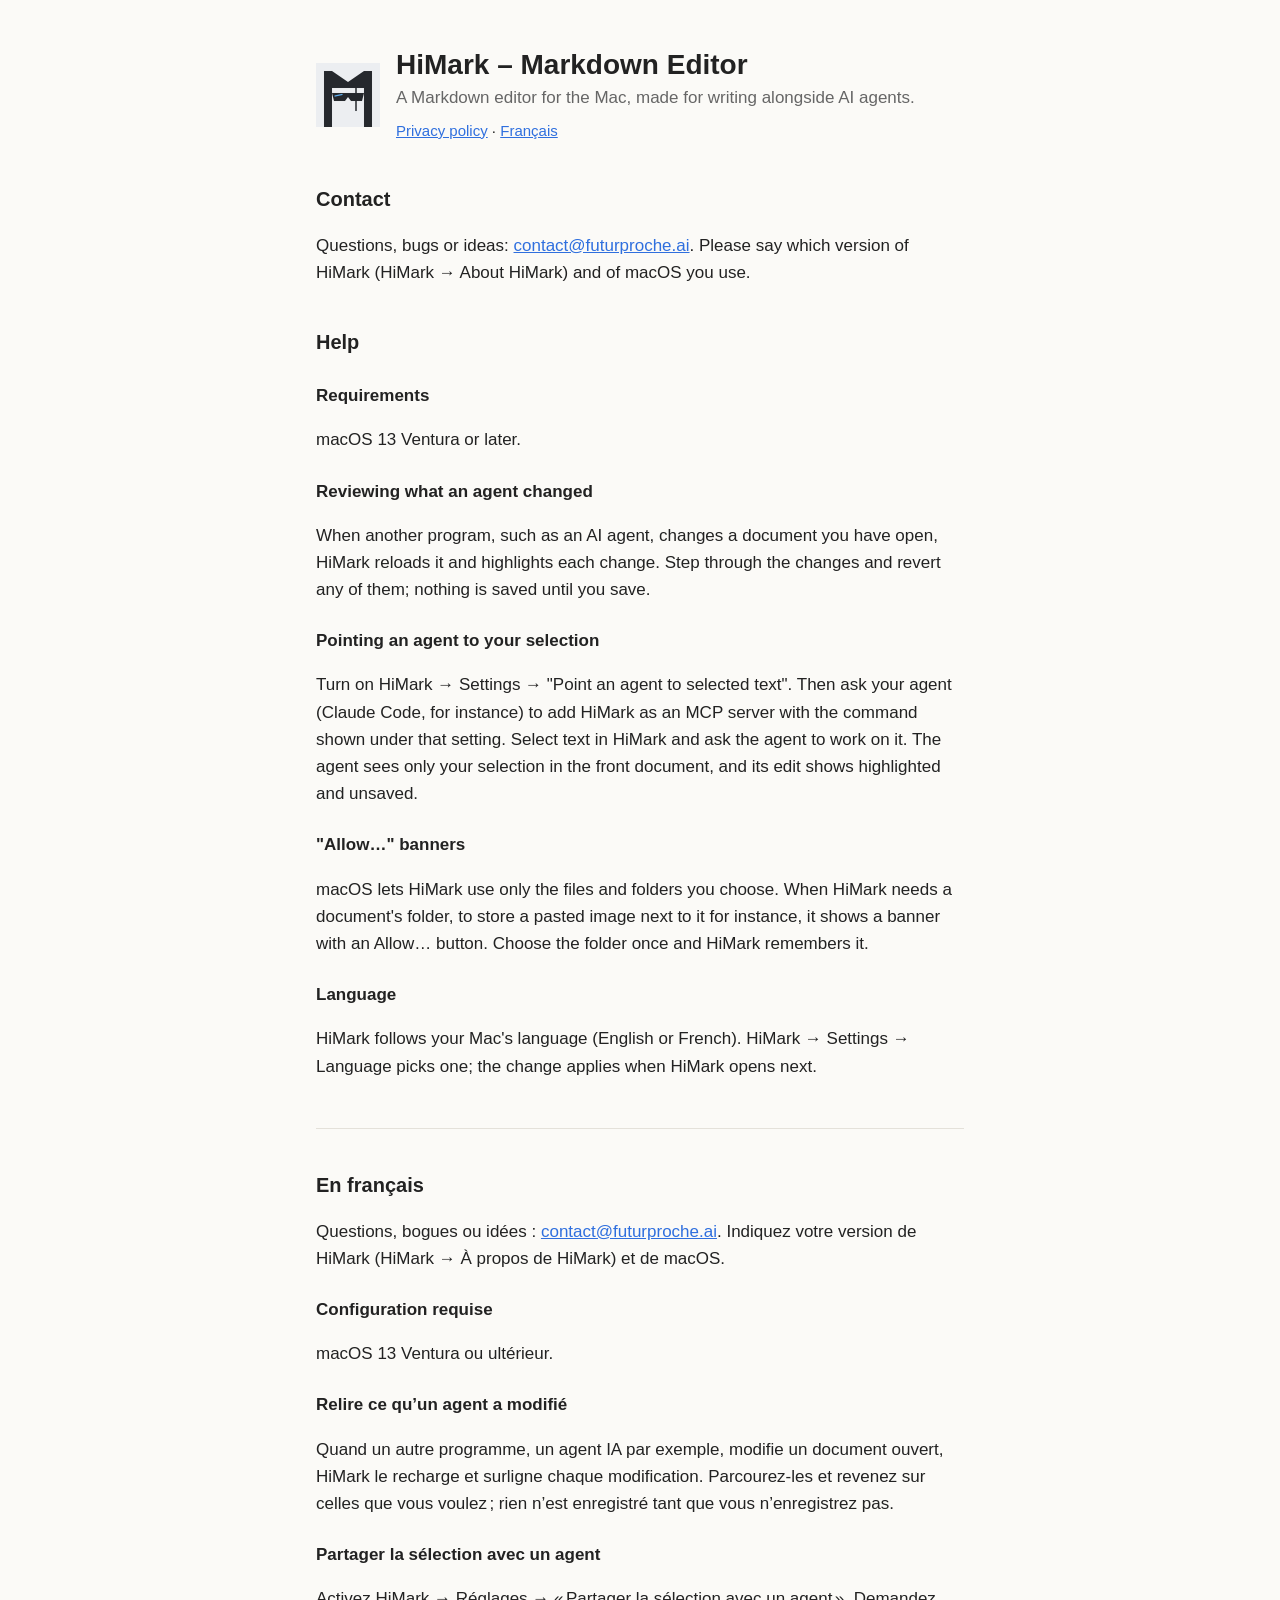
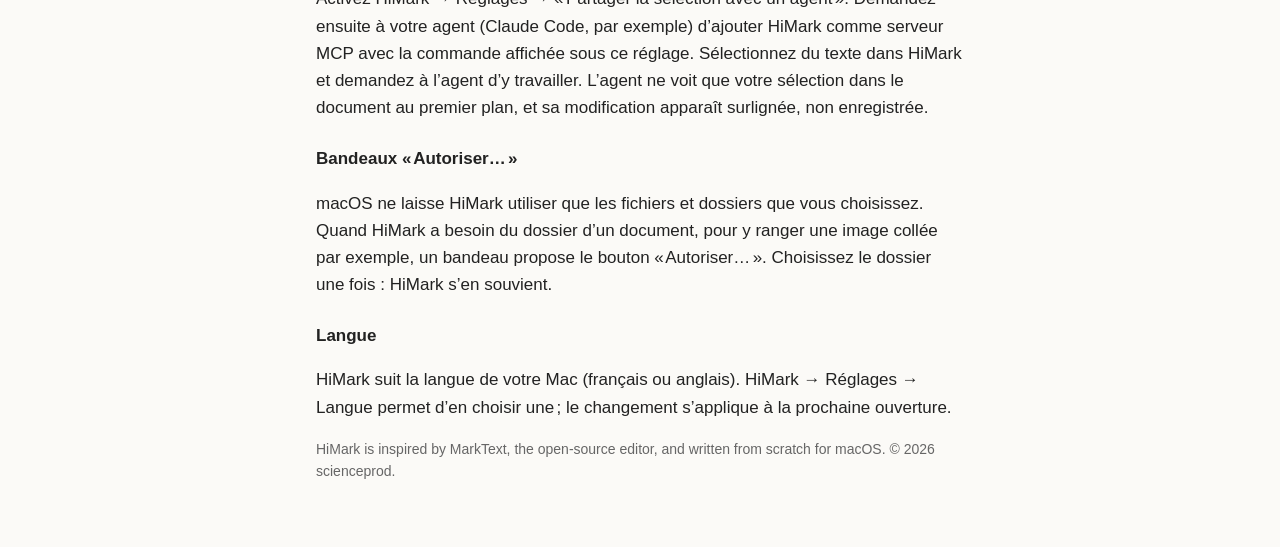
==== index.html @ 4c309fe7 "HiMark support and privacy pages" ====
<!doctype html>
<html lang="en">
<head>
<meta charset="utf-8">
<meta name="viewport" content="width=device-width, initial-scale=1">
<title>HiMark support</title>
<link rel="icon" href="icon.png">
<link rel="stylesheet" href="style.css">
</head>
<body>
<main>
<header>
  <img src="icon.png" alt="">
  <div>
    <h1>HiMark – Markdown Editor</h1>
    <p>A Markdown editor for the Mac, made for writing alongside AI agents.</p>
    <nav><a href="privacy.html">Privacy policy</a> · <a href="#fr">Français</a></nav>
  </div>
</header>

<h2>Contact</h2>
<p>Questions, bugs or ideas: <a href="mailto:contact@futurproche.ai">contact@futurproche.ai</a>. Please say which version of HiMark (HiMark → About HiMark) and of macOS you use.</p>

<h2>Help</h2>
<h3>Requirements</h3>
<p>macOS 13 Ventura or later.</p>

<h3>Reviewing what an agent changed</h3>
<p>When another program, such as an AI agent, changes a document you have open, HiMark reloads it and highlights each change. Step through the changes and revert any of them; nothing is saved until you save.</p>

<h3>Pointing an agent to your selection</h3>
<p>Turn on HiMark → Settings → "Point an agent to selected text". Then ask your agent (Claude Code, for instance) to add HiMark as an MCP server with the command shown under that setting. Select text in HiMark and ask the agent to work on it. The agent sees only your selection in the front document, and its edit shows highlighted and unsaved.</p>

<h3>"Allow…" banners</h3>
<p>macOS lets HiMark use only the files and folders you choose. When HiMark needs a document's folder, to store a pasted image next to it for instance, it shows a banner with an Allow… button. Choose the folder once and HiMark remembers it.</p>

<h3>Language</h3>
<p>HiMark follows your Mac's language (English or French). HiMark → Settings → Language picks one; the change applies when HiMark opens next.</p>

<hr id="fr">
<h2 lang="fr">En français</h2>
<div lang="fr">
<p>Questions, bogues ou idées&#160;: <a href="mailto:contact@futurproche.ai">contact@futurproche.ai</a>. Indiquez votre version de HiMark (HiMark → À propos de HiMark) et de macOS.</p>
<h3>Configuration requise</h3>
<p>macOS 13 Ventura ou ultérieur.</p>
<h3>Relire ce qu’un agent a modifié</h3>
<p>Quand un autre programme, un agent IA par exemple, modifie un document ouvert, HiMark le recharge et surligne chaque modification. Parcourez-les et revenez sur celles que vous voulez&#8239;; rien n’est enregistré tant que vous n’enregistrez pas.</p>
<h3>Partager la sélection avec un agent</h3>
<p>Activez HiMark → Réglages → «&#8239;Partager la sélection avec un agent&#8239;». Demandez ensuite à votre agent (Claude Code, par exemple) d’ajouter HiMark comme serveur MCP avec la commande affichée sous ce réglage. Sélectionnez du texte dans HiMark et demandez à l’agent d’y travailler. L’agent ne voit que votre sélection dans le document au premier plan, et sa modification apparaît surlignée, non enregistrée.</p>
<h3>Bandeaux «&#8239;Autoriser…&#8239;»</h3>
<p>macOS ne laisse HiMark utiliser que les fichiers et dossiers que vous choisissez. Quand HiMark a besoin du dossier d’un document, pour y ranger une image collée par exemple, un bandeau propose le bouton «&#8239;Autoriser…&#8239;». Choisissez le dossier une fois&#160;: HiMark s’en souvient.</p>
<h3>Langue</h3>
<p>HiMark suit la langue de votre Mac (français ou anglais). HiMark → Réglages → Langue permet d’en choisir une&#8239;; le changement s’applique à la prochaine ouverture.</p>
</div>

<footer>HiMark is inspired by MarkText, the open-source editor, and written from scratch for macOS. © 2026 scienceprod.</footer>
</main>
</body>
</html>
---- style.css ----
:root { --bg: #fbfaf7; --text: #222; --muted: #666; --rule: #e4e1da; --accent: #2f6fde; }
@media (prefers-color-scheme: dark) { :root { --bg: #1e1f22; --text: #e6e6e6; --muted: #a0a0a0; --rule: #33353a; --accent: #6ea0ff; } }
* { box-sizing: border-box; }
body { margin: 0; background: var(--bg); color: var(--text); font: 17px/1.6 -apple-system, BlinkMacSystemFont, "Helvetica Neue", sans-serif; }
main { max-width: 680px; margin: 0 auto; padding: 48px 16px 64px; }
header { display: flex; align-items: center; gap: 16px; margin-bottom: 32px; }
header img { width: 64px; height: 64px; }
header h1 { margin: 0; font-size: 28px; line-height: 1.2; }
header p { margin: 2px 0 0; color: var(--muted); }
h2 { margin: 40px 0 8px; font-size: 20px; }
h3 { margin: 24px 0 4px; font-size: 17px; }
a { color: var(--accent); }
code { font: 14px ui-monospace, Menlo, monospace; background: var(--rule); padding: 1px 5px; border-radius: 4px; word-break: break-all; }
nav { margin-top: 8px; font-size: 15px; }
hr { border: 0; border-top: 1px solid var(--rule); margin: 48px 0 0; }
footer { color: var(--muted); font-size: 14px; margin-top: 16px; }
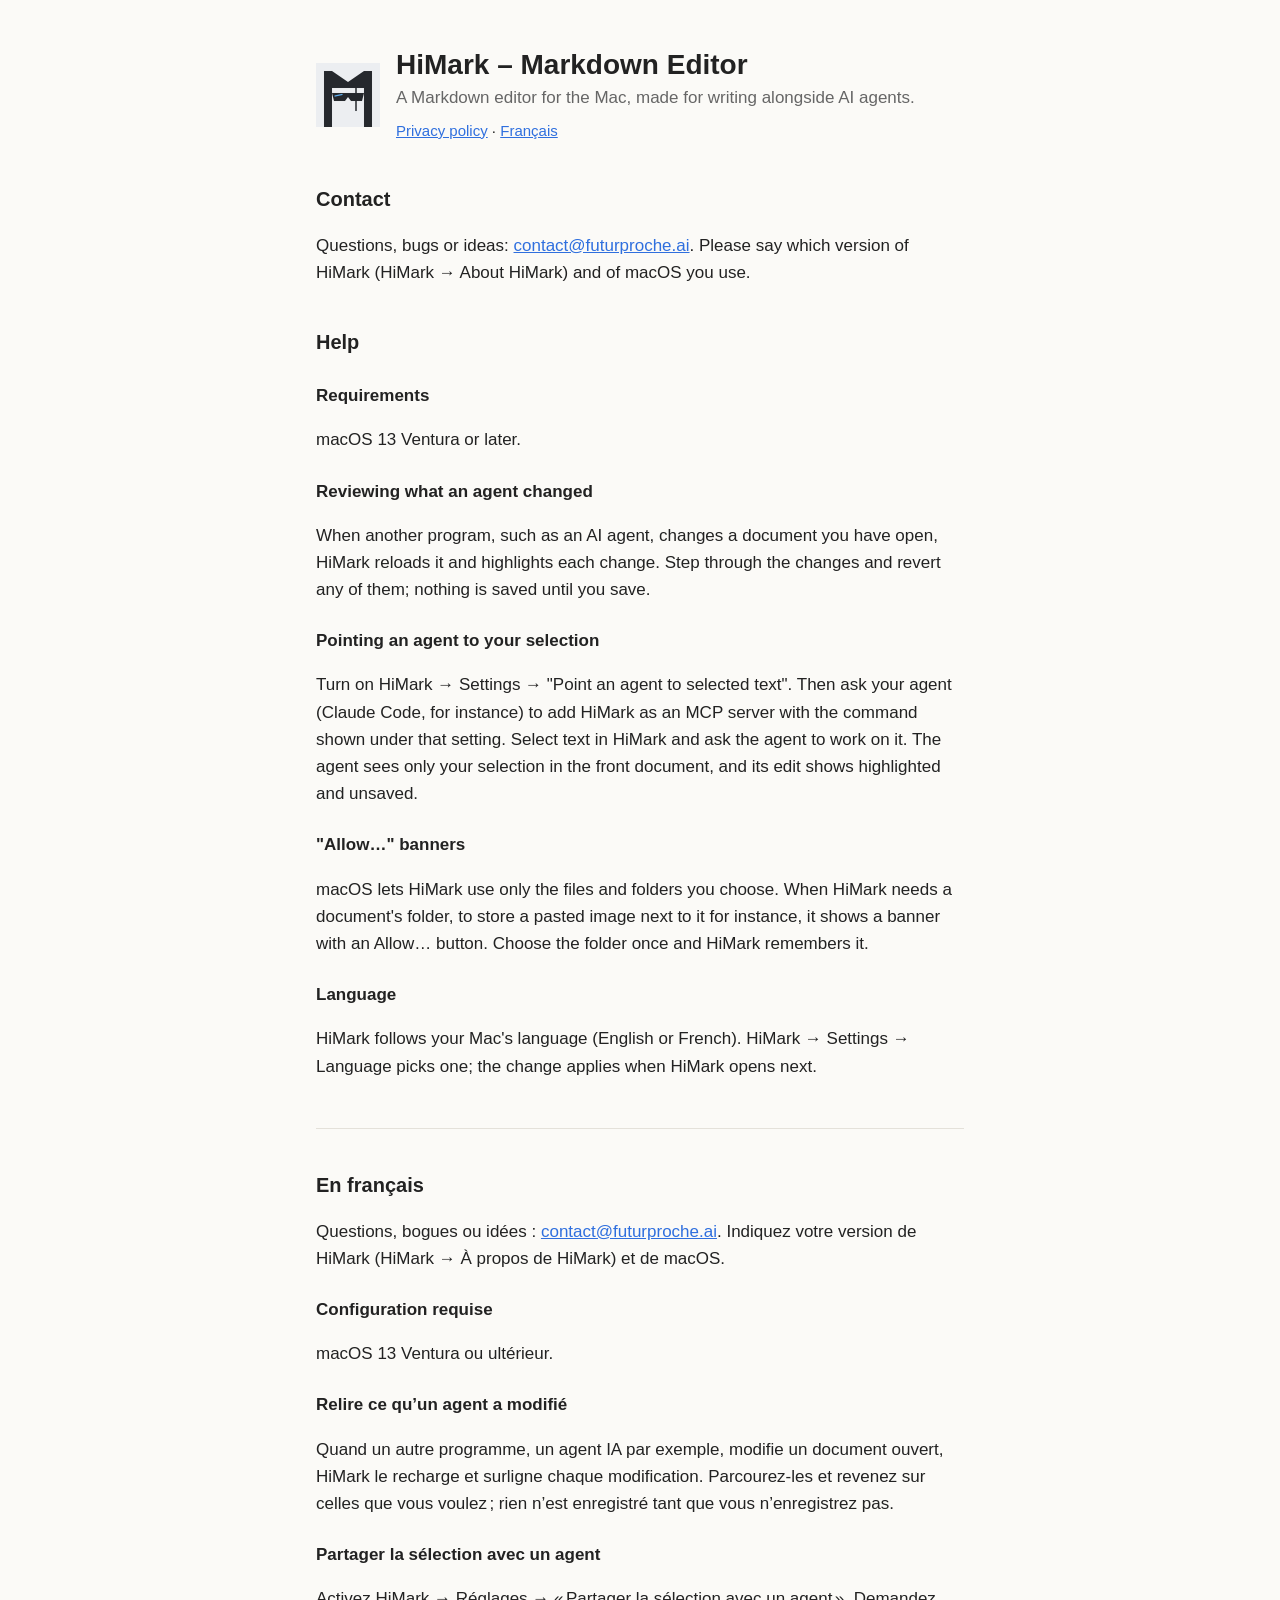
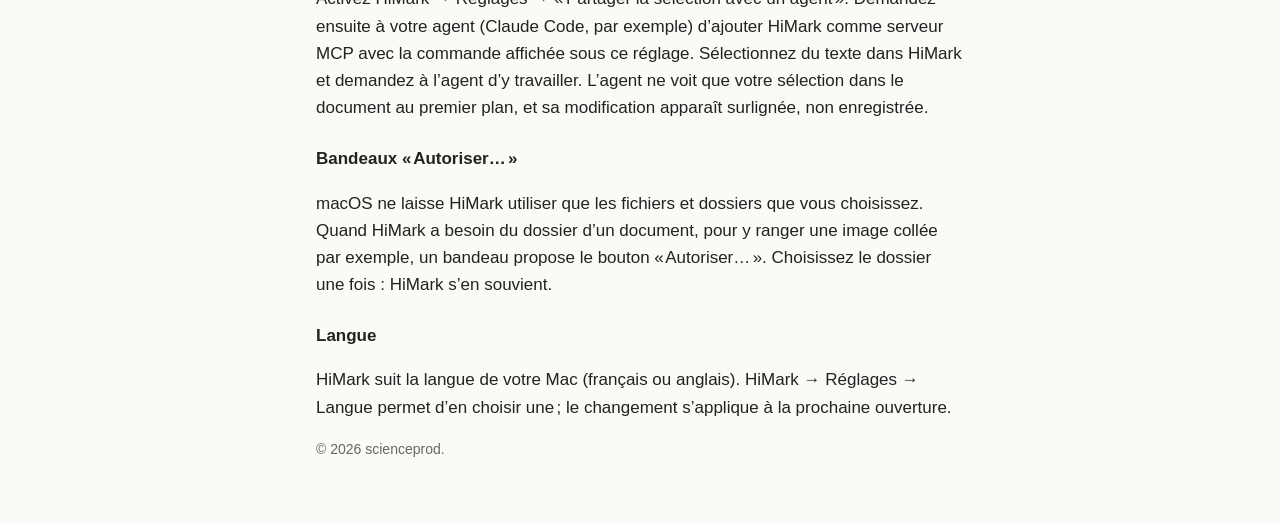
==== commit 43c989ed: "Support page footer without the MarkText line" ====
--- a/index.html
+++ b/index.html
@@ -53,7 +53,7 @@
 <p>HiMark suit la langue de votre Mac (français ou anglais). HiMark → Réglages → Langue permet d’en choisir une&#8239;; le changement s’applique à la prochaine ouverture.</p>
 </div>
 
-<footer>HiMark is inspired by MarkText, the open-source editor, and written from scratch for macOS. © 2026 scienceprod.</footer>
+<footer>© 2026 scienceprod.</footer>
 </main>
 </body>
 </html>
